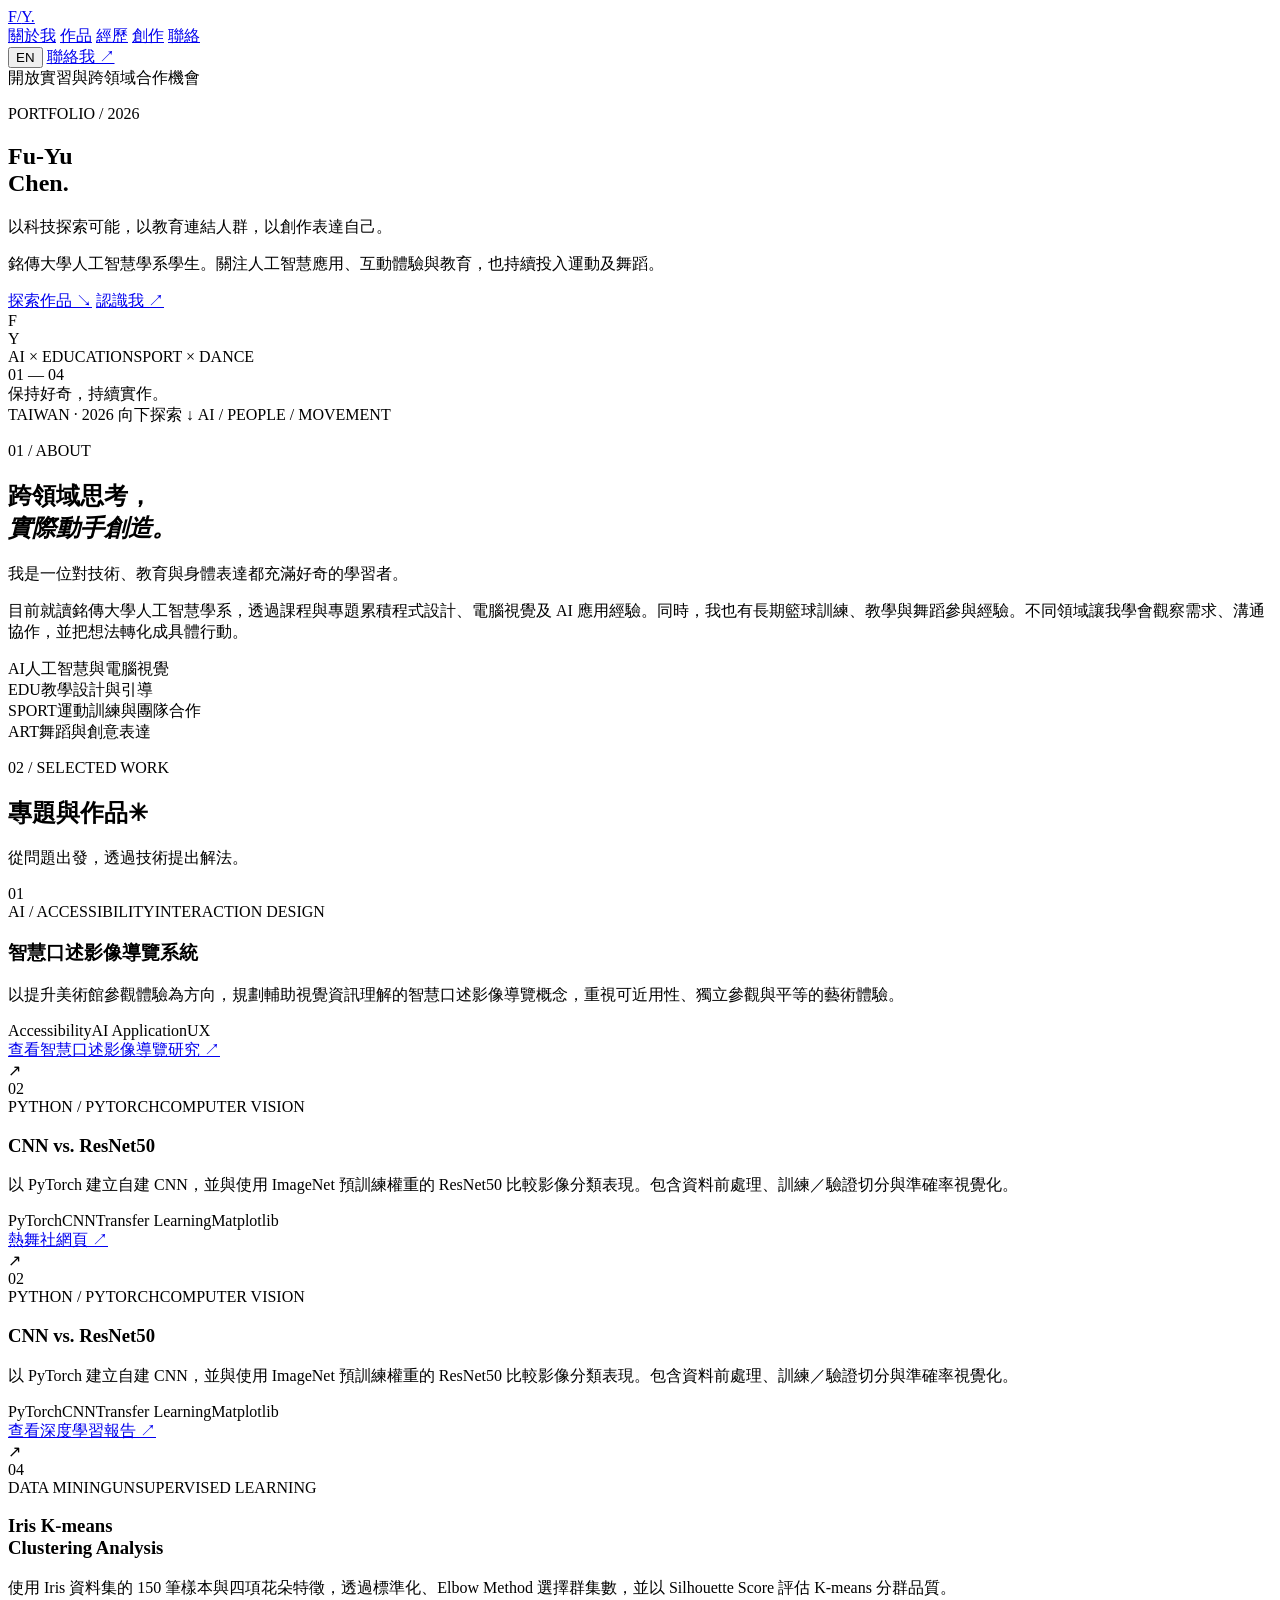
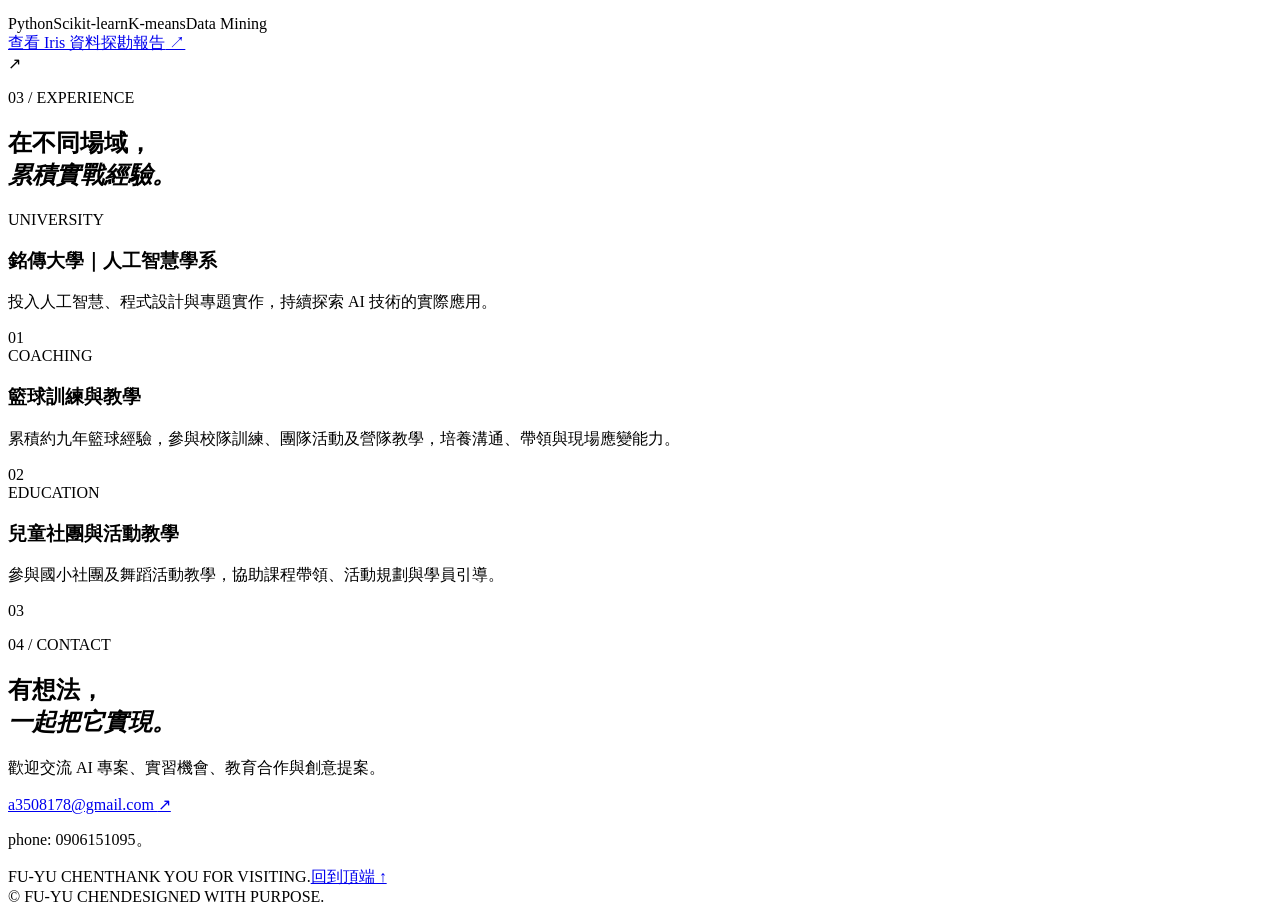
==== index.html @ 3817826a "Add files via upload" ====
<!doctype html>
<html lang="zh-Hant">
<head>
  <meta charset="utf-8">
  <meta name="viewport" content="width=device-width, initial-scale=1">
  <meta name="description" content="Fu-Yu Chen — AI, education, coaching and dance portfolio.">
  <meta name="theme-color" content="#f5f4f0">
  <title>Fu-Yu Chen — Portfolio</title>
  <link rel="preconnect" href="https://fonts.googleapis.com">
  <link rel="preconnect" href="https://fonts.gstatic.com" crossorigin>
  <link href="https://fonts.googleapis.com/css2?family=DM+Mono:wght@400;500&family=DM+Sans:wght@400;500;600;700&family=Noto+Sans+TC:wght@400;500;600;700;900&display=swap" rel="stylesheet">
  <link rel="stylesheet" href="style.css">
</head>
<body>
  <div class="site-shell">
    <header class="topbar">
      <a class="wordmark" href="#home" aria-label="Fu-Yu Chen home">F<span>/</span>Y.</a>
      <nav class="desktop-nav" aria-label="Main navigation">
        <a href="#about" data-i18n="navAbout">關於我</a>
        <a href="#work" data-i18n="navWork">作品</a>
        <a href="#experience" data-i18n="navExperience">經歷</a>
        <a href="#creative" data-i18n="navCreative">創作</a>
        <a href="#contact" data-i18n="navContact">聯絡</a>
      </nav>
      <div class="top-actions">
        <button class="lang-toggle" id="langToggle" type="button" aria-label="Switch language">EN</button>
        <a class="menu-contact" href="#contact" data-i18n="letsTalk">聯絡我 ↗</a>
      </div>
    </header>

    <main>
      <section class="hero section" id="home">
        <div class="hero-kicker"><span class="status-dot"></span><span data-i18n="availability">開放實習與跨領域合作機會</span></div>
        <div class="hero-grid">
          <div class="hero-copy">
            <p class="eyebrow">PORTFOLIO / 2026</p>
            <h1>Fu-Yu<br><span class="serif">Chen.</span></h1>
            <p class="hero-subtitle" data-i18n="heroSubtitle">以科技探索可能，以教育連結人群，以創作表達自己。</p>
            <p class="hero-intro" data-i18n="heroIntro">銘傳大學人工智慧學系學生。關注人工智慧應用、互動體驗與教育，也持續投入運動及舞蹈。</p>
            <div class="hero-buttons">
              <a class="button button-dark" href="#work" data-i18n="viewWork">探索作品 <span>↘</span></a>
              <a class="text-link" href="#about" data-i18n="moreAbout">認識我 <span>↗</span></a>
            </div>
          </div>
          <div class="hero-aside">
            <div class="portrait-card">
              <div class="portrait-mark">F<br>Y</div>
              <div class="portrait-caption"><span>AI × EDUCATION</span><span>SPORT × DANCE</span></div>
              <div class="portrait-index">01 — 04</div>
            </div>
            <div class="hero-note"><span class="note-line"></span><span data-i18n="heroNote">保持好奇，持續實作。</span></div>
          </div>
        </div>
        <div class="hero-bottom">
          <span>TAIWAN · 2026</span>
          <span data-i18n="scroll">向下探索 ↓</span>
          <span>AI / PEOPLE / MOVEMENT</span>
        </div>
      </section>

      <section class="section about-section" id="about">
        <div class="section-heading">
          <p class="eyebrow">01 / ABOUT</p>
          <h2 data-i18n="aboutTitle">跨領域思考，<br><em>實際動手創造。</em></h2>
        </div>
        <div class="about-content">
          <p class="lead" data-i18n="aboutLead">我是一位對技術、教育與身體表達都充滿好奇的學習者。</p>
          <p data-i18n="aboutBody">目前就讀銘傳大學人工智慧學系，透過課程與專題累積程式設計、電腦視覺及 AI 應用經驗。同時，我也有長期籃球訓練、教學與舞蹈參與經驗。不同領域讓我學會觀察需求、溝通協作，並把想法轉化成具體行動。</p>
          <div class="fact-grid">
            <div class="fact"><span class="fact-number">AI</span><span data-i18n="fact1">人工智慧與電腦視覺</span></div>
            <div class="fact"><span class="fact-number">EDU</span><span data-i18n="fact2">教學設計與引導</span></div>
            <div class="fact"><span class="fact-number">SPORT</span><span data-i18n="fact3">運動訓練與團隊合作</span></div>
            <div class="fact"><span class="fact-number">ART</span><span data-i18n="fact4">舞蹈與創意表達</span></div>
          </div>
        </div>
      </section>


      
      <section class="section work-section" id="work">
        <div class="section-heading section-heading-row">
          <div><p class="eyebrow">02 / SELECTED WORK</p><h2 data-i18n="workTitle">專題與作品<span class="asterisk">✳</span></h2></div>
          <p class="section-side-note" data-i18n="workNote">從問題出發，透過技術提出解法。</p>
        </div>
        <div class="project-list">

          </article>
          <article class="project-card">
            <div class="project-number">01</div>
            <div class="project-main">
              <div class="project-meta"><span>AI / ACCESSIBILITY</span><span>INTERACTION DESIGN</span></div>
              <h3 data-i18n="project3Title">智慧口述影像導覽系統</h3>
              <p data-i18n="project3Desc">以提升美術館參觀體驗為方向，規劃輔助視覺資訊理解的智慧口述影像導覽概念，重視可近用性、獨立參觀與平等的藝術體驗。</p>
              <div class="tags"><span>Accessibility</span><span>AI Application</span><span>UX</span></div>
              <a class="report-link" href="https://drive.google.com/file/d/1owogIFF0N6JEj4trl16z3HAd5pGzZHtt/view?usp=sharing" target="_blank" rel="noopener noreferrer"><span data-i18n="accessibilityReport">查看智慧口述影像導覽研究</span> ↗</a>
            </div>
            <div class="project-arrow">↗</div>
          </article>
      
          <article class="project-card">
            <div class="project-number">02</div>
            <div class="project-main">
              <div class="project-meta"><span>PYTHON / PYTORCH</span><span>COMPUTER VISION</span></div>
              <h3>CNN vs. ResNet50</h3>
              <p data-i18n="project1Desc">以 PyTorch 建立自建 CNN，並與使用 ImageNet 預訓練權重的 ResNet50 比較影像分類表現。包含資料前處理、訓練／驗證切分與準確率視覺化。</p>
              <div class="tags"><span>PyTorch</span><span>CNN</span><span>Transfer Learning</span><span>Matplotlib</span></div>
              <a class="report-link" href="https://twinkle99cc.github.io/MCUDC/?utm_source=ig&utm_medium=social&utm_content=link_in_bio&fbclid=PAZXh0bgNhZW0CMTEAcGRvZgJzcnRjBmFwcF9pZA85MzY2MTk3NDMzOTI0NTkAAadogkUdbBpGd-5yOwH2xOrEHsYpqLoaXISPwpIhPon5qRFV-kdxGDpQDzZ0rg_aem_JO9M27bFHENqoSECc0vAaA" target="_blank" rel="noopener noreferrer"><span data-i18n="deepLearningReport">熱舞社網頁</span> ↗</a>
            </div>
            <div class="project-arrow">↗</div>
          </article>          




          <article class="project-card">
            <div class="project-number">02</div>
            <div class="project-main">
              <div class="project-meta"><span>PYTHON / PYTORCH</span><span>COMPUTER VISION</span></div>
              <h3>CNN vs. ResNet50</h3>
              <p data-i18n="project1Desc">以 PyTorch 建立自建 CNN，並與使用 ImageNet 預訓練權重的 ResNet50 比較影像分類表現。包含資料前處理、訓練／驗證切分與準確率視覺化。</p>
              <div class="tags"><span>PyTorch</span><span>CNN</span><span>Transfer Learning</span><span>Matplotlib</span></div>
              <a class="report-link" href="https://drive.google.com/file/d/1TzwG0DX4bXri3fdtd9hbQ4-0wnEvH0wg/view?usp=sharing" target="_blank" rel="noopener noreferrer"><span data-i18n="deepLearningReport">查看深度學習報告</span> ↗</a>
            </div>
            <div class="project-arrow">↗</div>
          </article>


          <article class="project-card">
            <div class="project-number">04</div>
            <div class="project-main">
              <div class="project-meta"><span>DATA MINING</span><span>UNSUPERVISED LEARNING</span></div>
              <h3>Iris K-means<br>Clustering Analysis</h3>
              <p data-i18n="irisDesc">使用 Iris 資料集的 150 筆樣本與四項花朵特徵，透過標準化、Elbow Method 選擇群集數，並以 Silhouette Score 評估 K-means 分群品質。</p>
              <div class="tags"><span>Python</span><span>Scikit-learn</span><span>K-means</span><span>Data Mining</span></div>
              <a class="report-link" href="https://drive.google.com/file/d/1J2PDPTKGtiqrUrLHd0yNSXY_aaQEPZps/view?usp=sharing" target="_blank" rel="noopener noreferrer"><span data-i18n="irisReport">查看 Iris 資料探勘報告</span> ↗</a>
            </div>
            <div class="project-arrow">↗</div>
          </article>
        </div>
      </section>

      <section class="section experience-section" id="experience">
        <div class="section-heading">
          <p class="eyebrow">03 / EXPERIENCE</p>
          <h2 data-i18n="experienceTitle">在不同場域，<br><em>累積實戰經驗。</em></h2>
        </div>
        <div class="timeline">
          <article class="timeline-item">
            <div class="timeline-date">UNIVERSITY</div>
            <div><h3 data-i18n="exp1Title">銘傳大學｜人工智慧學系</h3><p data-i18n="exp1Desc">投入人工智慧、程式設計與專題實作，持續探索 AI 技術的實際應用。</p></div>
            <span class="timeline-index">01</span>
          </article>
          <article class="timeline-item">
            <div class="timeline-date">COACHING</div>
            <div><h3 data-i18n="exp2Title">籃球訓練與教學</h3><p data-i18n="exp2Desc">累積約九年籃球經驗，參與校隊訓練、團隊活動及營隊教學，培養溝通、帶領與現場應變能力。</p></div>
            <span class="timeline-index">02</span>
          </article>
          <article class="timeline-item">
            <div class="timeline-date">EDUCATION</div>
            <div><h3 data-i18n="exp3Title">兒童社團與活動教學</h3><p data-i18n="exp3Desc">參與國小社團及舞蹈活動教學，協助課程帶領、活動規劃與學員引導。</p></div>
            <span class="timeline-index">03</span>
          </article>
        </div>
      </section>


      <section class="section contact-section" id="contact">
        <p class="eyebrow">04 / CONTACT</p>
        <h2 data-i18n="contactTitle">有想法，<br><em>一起把它實現。</em></h2>
        <p class="contact-copy" data-i18n="contactCopy">歡迎交流 AI 專案、實習機會、教育合作與創意提案。</p>
        <a class="contact-email" href="mailto:a3508178@gmail.com">a3508178@gmail.com <span>↗</span></a>
        <p class="edit-hint" data-i18n="emailHint">phone: 0906151095。</p>
        <div class="contact-bottom"><span>FU-YU CHEN</span><span>THANK YOU FOR VISITING.</span><a href="#home" data-i18n="backTop">回到頂端 ↑</a></div>
      </section>
    </main>
    <footer><span>© <span id="year"></span> FU-YU CHEN</span><span>DESIGNED WITH PURPOSE.</span></footer>
  </div>
  <script src="script.js"></script>
</body>
</html>
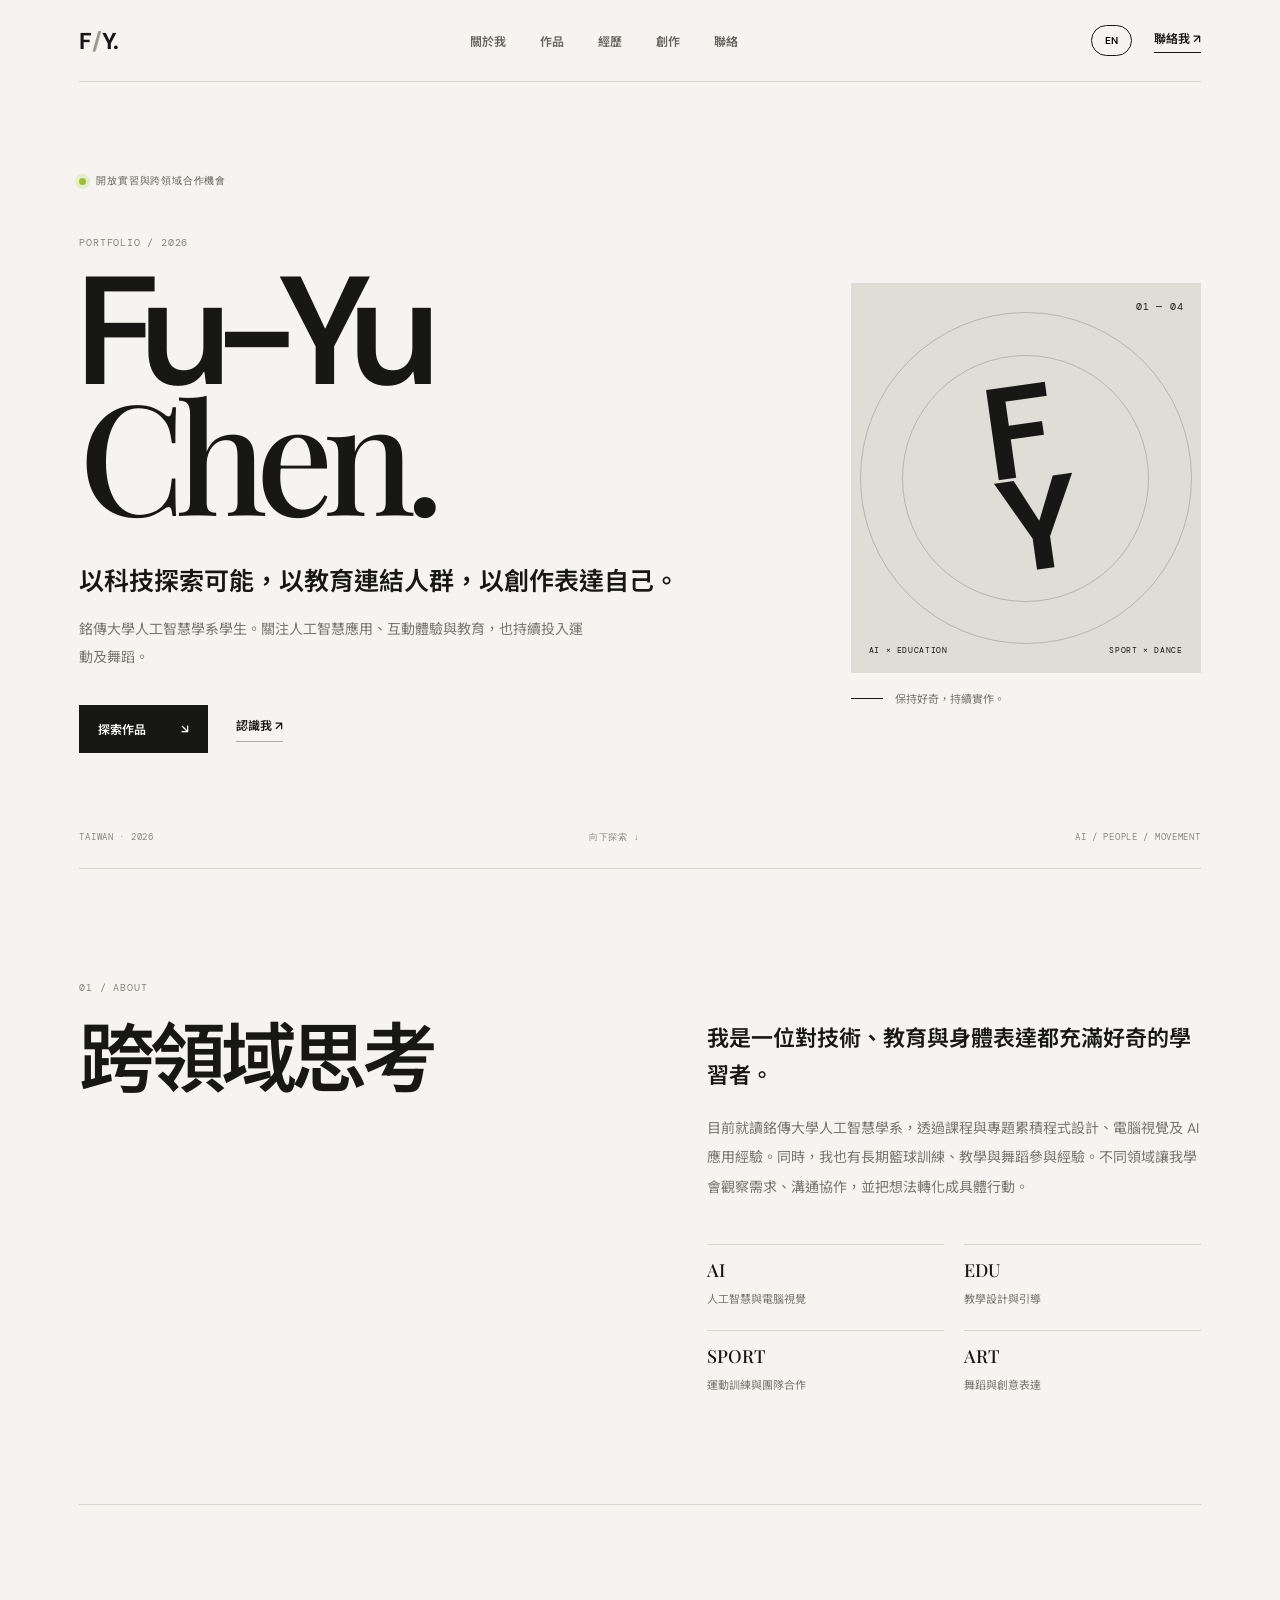
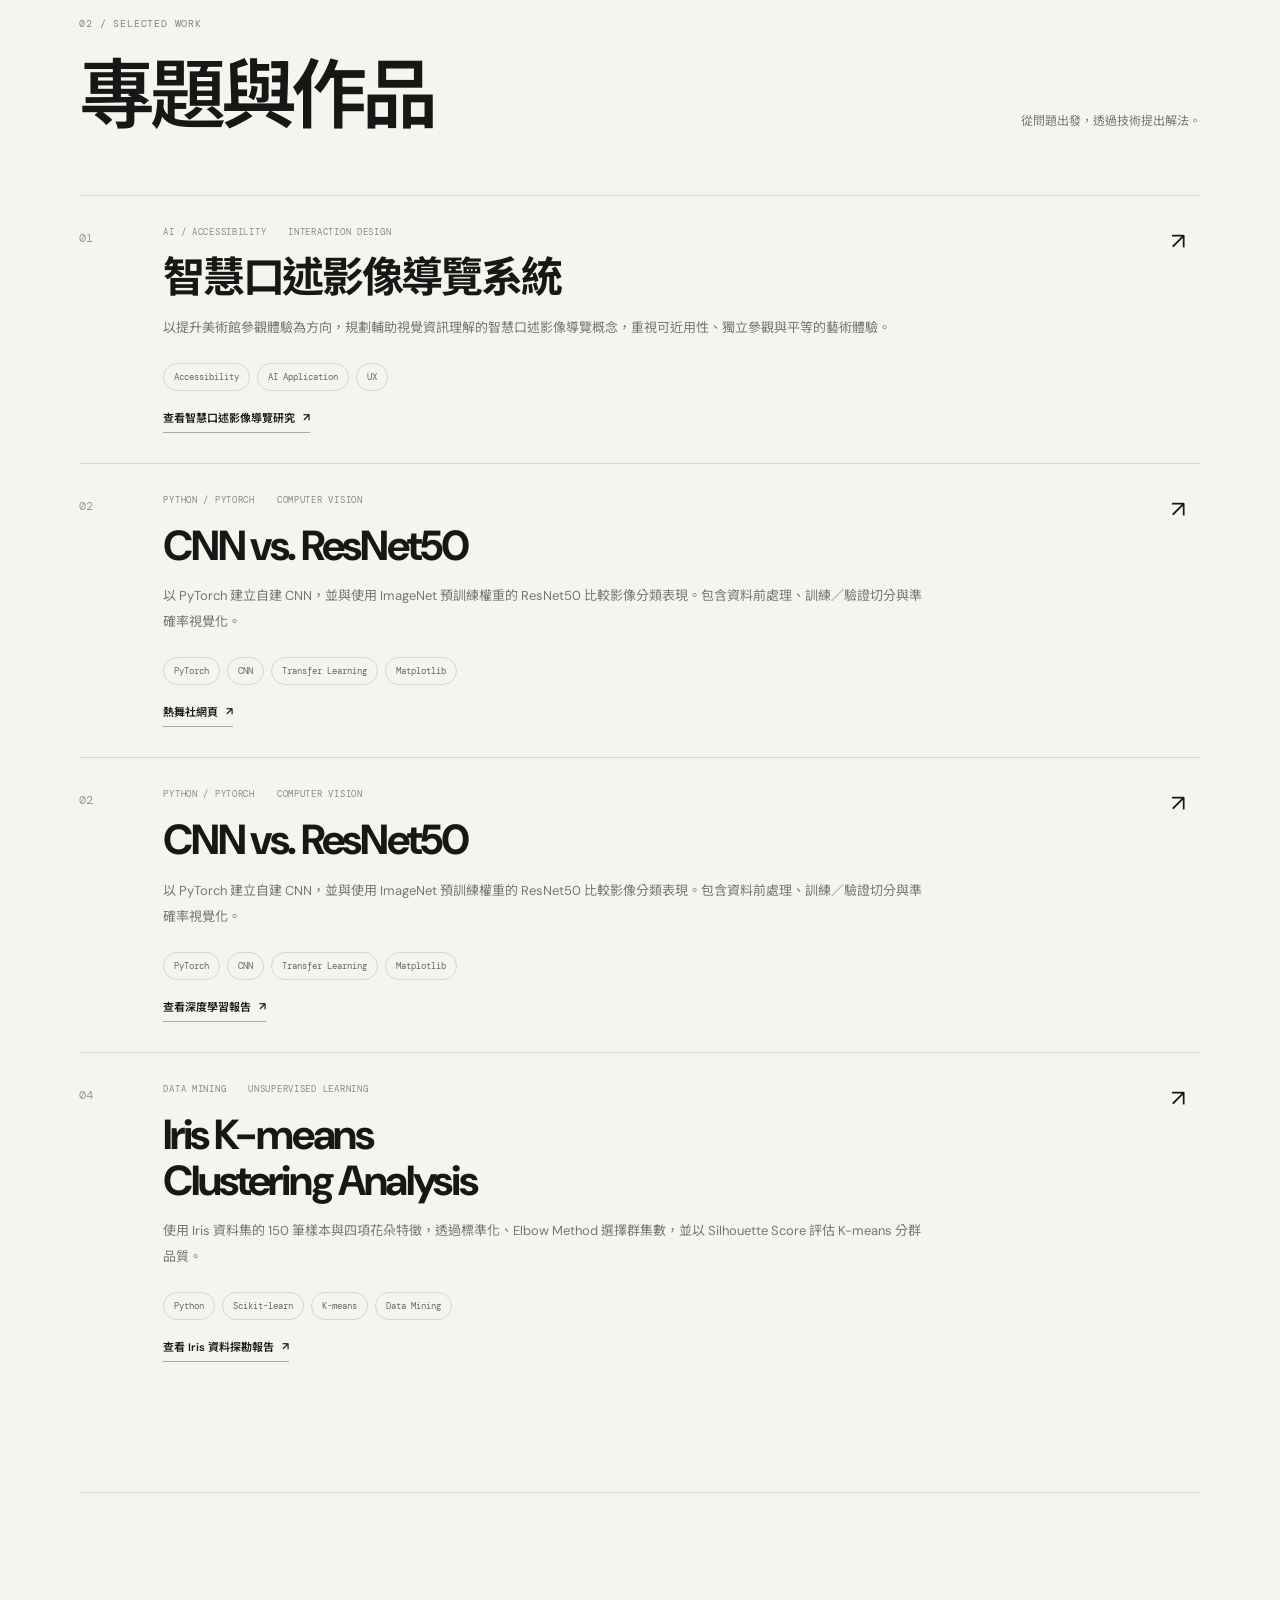
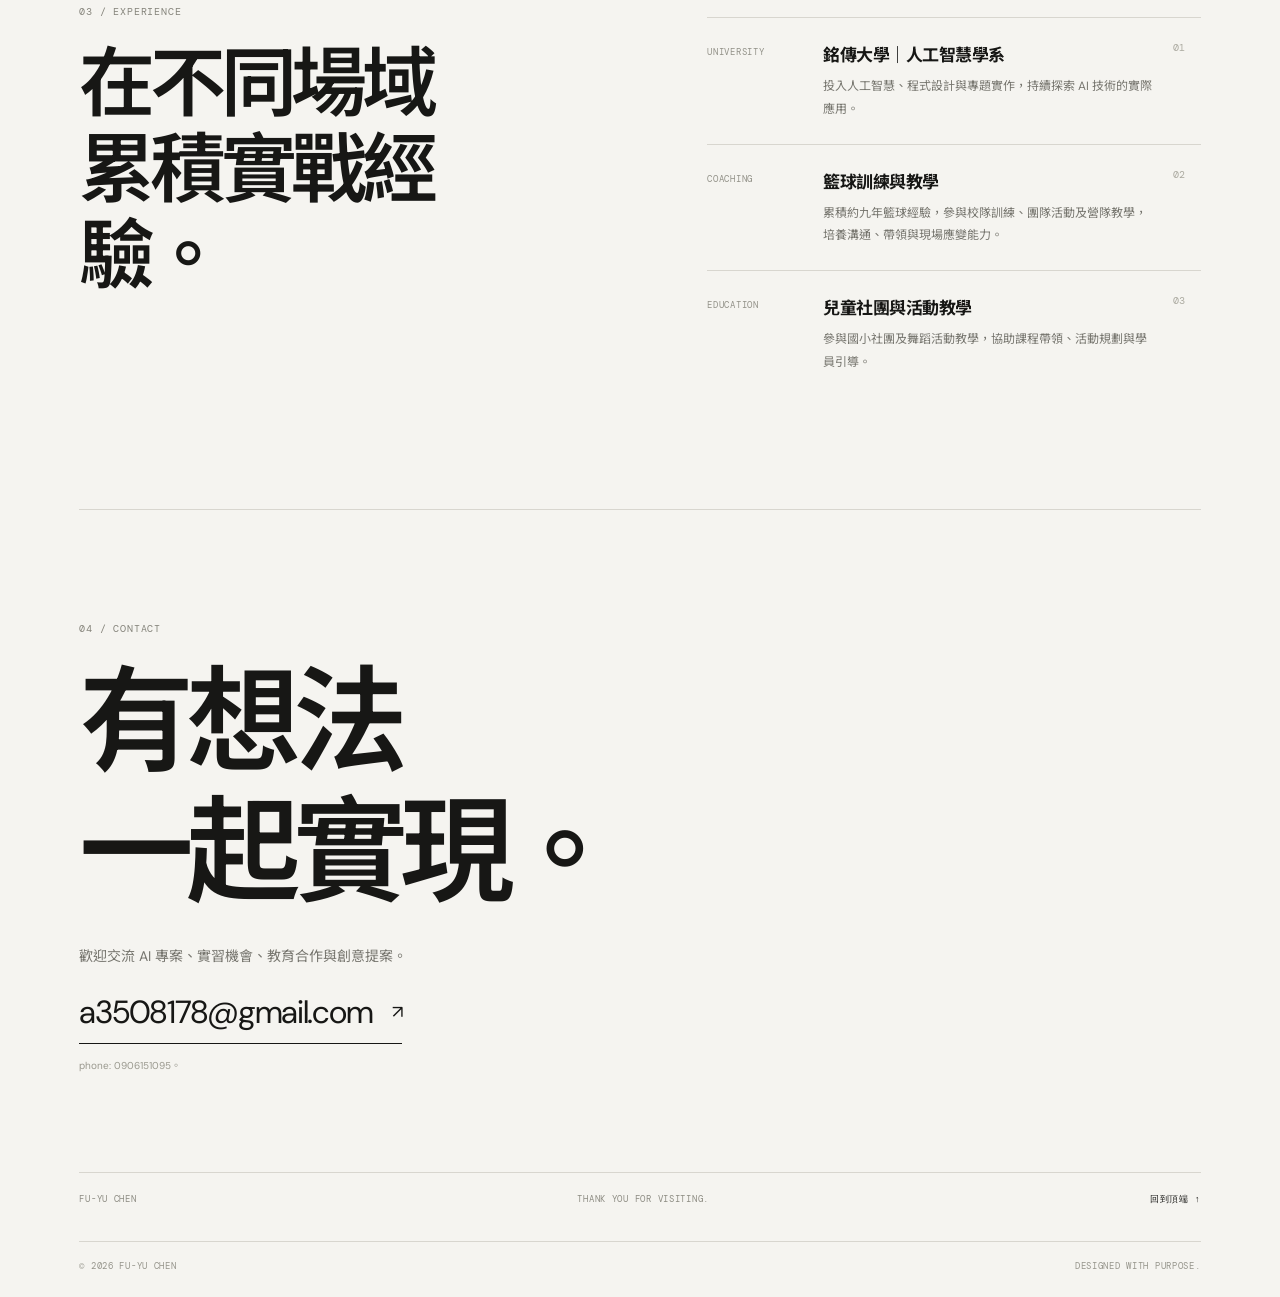
==== commit c7eba4fe: "Update index.html" ====
--- a/index.html
+++ b/index.html
@@ -61,7 +61,7 @@
       <section class="section about-section" id="about">
         <div class="section-heading">
           <p class="eyebrow">01 / ABOUT</p>
-          <h2 data-i18n="aboutTitle">跨領域思考，<br><em>實際動手創造。</em></h2>
+          <h2 data-i18n="aboutTitle">跨領域思考<br></h2>
         </div>
         <div class="about-content">
           <p class="lead" data-i18n="aboutLead">我是一位對技術、教育與身體表達都充滿好奇的學習者。</p>
@@ -79,7 +79,7 @@
       
       <section class="section work-section" id="work">
         <div class="section-heading section-heading-row">
-          <div><p class="eyebrow">02 / SELECTED WORK</p><h2 data-i18n="workTitle">專題與作品<span class="asterisk">✳</span></h2></div>
+          <div><p class="eyebrow">02 / SELECTED WORK</p><h2 data-i18n="workTitle">專題與作品<span class="asterisk"></span></h2></div>
           <p class="section-side-note" data-i18n="workNote">從問題出發，透過技術提出解法。</p>
         </div>
         <div class="project-list">
@@ -142,7 +142,7 @@
       <section class="section experience-section" id="experience">
         <div class="section-heading">
           <p class="eyebrow">03 / EXPERIENCE</p>
-          <h2 data-i18n="experienceTitle">在不同場域，<br><em>累積實戰經驗。</em></h2>
+          <h2 data-i18n="experienceTitle">在不同場域<br>累積實戰經驗。</h2>
         </div>
         <div class="timeline">
           <article class="timeline-item">
@@ -166,7 +166,7 @@
 
       <section class="section contact-section" id="contact">
         <p class="eyebrow">04 / CONTACT</p>
-        <h2 data-i18n="contactTitle">有想法，<br><em>一起把它實現。</em></h2>
+        <h2 data-i18n="experienceTitle">有想法<br>一起實現。</h2>
         <p class="contact-copy" data-i18n="contactCopy">歡迎交流 AI 專案、實習機會、教育合作與創意提案。</p>
         <a class="contact-email" href="mailto:a3508178@gmail.com">a3508178@gmail.com <span>↗</span></a>
         <p class="edit-hint" data-i18n="emailHint">phone: 0906151095。</p>
--- a/style.css
+++ b/style.css
@@ -0,0 +1,9 @@
+@import url('https://fonts.googleapis.com/css2?family=Playfair+Display:ital,wght@0,500;0,600;1,500;1,600&display=swap');
+:root{--paper:#f5f4f0;--ink:#171715;--muted:#77766f;--line:#d8d6cf;--accent:#d9ff52;--serif:'Playfair Display',Georgia,serif;--sans:'DM Sans','Noto Sans TC',sans-serif}
+*{box-sizing:border-box}html{scroll-behavior:smooth;scroll-padding-top:90px}body{margin:0;background:var(--paper);color:var(--ink);font-family:var(--sans);-webkit-font-smoothing:antialiased}.site-shell{max-width:1600px;margin:auto;padding:0 6.2vw}.topbar{height:82px;display:flex;align-items:center;justify-content:space-between;border-bottom:1px solid var(--line);position:sticky;top:0;background:rgba(245,244,240,.94);backdrop-filter:blur(12px);z-index:10}.wordmark{font-size:23px;font-weight:700;letter-spacing:-2px;text-decoration:none;color:var(--ink)}.wordmark span{color:#9a9a8f;padding:0 2px}.desktop-nav{display:flex;gap:34px}.desktop-nav a,.menu-contact,.text-link{font-size:12px;text-decoration:none;color:var(--ink);font-weight:600}.desktop-nav a{color:#64635e}.desktop-nav a:hover,.text-link:hover{color:#858b35}.top-actions{display:flex;align-items:center;gap:22px}.lang-toggle{border:1px solid var(--ink);background:transparent;border-radius:30px;padding:8px 13px;font:600 10px var(--sans);cursor:pointer}.menu-contact{border-bottom:1px solid var(--ink);padding-bottom:5px}.section{padding:112px 0;border-bottom:1px solid var(--line)}.hero{padding-top:92px;padding-bottom:24px;min-height:690px}.hero-kicker,.eyebrow,.project-meta,.hero-bottom,.portrait-caption,.portrait-index,.timeline-date,.timeline-index,.contact-bottom,footer{font-family:'DM Mono',monospace;font-size:10px;letter-spacing:.08em}.hero-kicker{display:flex;align-items:center;gap:10px;color:#5f5f57}.status-dot{width:7px;height:7px;border-radius:50%;background:#a4bd37;box-shadow:0 0 0 4px #e6edcb}.hero-grid{display:grid;grid-template-columns:1.2fr .8fr;gap:8%;align-items:center;padding:48px 0 58px}.eyebrow{color:#85847b;margin:0 0 24px}.hero h1{font-size:clamp(76px,12vw,166px);line-height:.78;letter-spacing:-.095em;margin:0;font-weight:600}.serif,.section-heading h2 em,.contact-section h2 em{font-family:var(--serif);font-weight:500;letter-spacing:-.07em}.hero-subtitle{font-size:clamp(18px,2vw,25px);font-weight:600;line-height:1.55;margin:38px 0 12px;max-width:600px}.hero-intro{color:var(--muted);font-size:14px;line-height:2;max-width:510px}.hero-buttons{display:flex;align-items:center;gap:28px;margin-top:34px}.button{display:inline-flex;align-items:center;gap:35px;padding:15px 19px;text-decoration:none;font-size:12px;font-weight:600}.button-dark{background:var(--ink);color:white}.button-dark:hover{background:#45453e}.text-link{border-bottom:1px solid #aaa;padding-bottom:7px}.hero-aside{max-width:350px;margin-left:auto;width:100%}.portrait-card{height:390px;background:#deddd6;position:relative;overflow:hidden;display:flex;align-items:center;justify-content:center}.portrait-card:before,.portrait-card:after{content:"";position:absolute;border:1px solid rgba(23,23,21,.2);border-radius:50%;width:330px;height:330px}.portrait-card:after{width:245px;height:245px}.portrait-mark{font-size:130px;line-height:.72;letter-spacing:-.12em;font-weight:700;z-index:1;transform:rotate(-8deg)}.portrait-caption{position:absolute;bottom:18px;left:18px;right:18px;display:flex;justify-content:space-between;font-size:8px}.portrait-index{position:absolute;right:17px;top:17px}.hero-note{display:flex;align-items:center;gap:12px;margin-top:17px;color:var(--muted);font-size:11px}.note-line{height:1px;width:32px;background:var(--ink)}.hero-bottom{display:flex;justify-content:space-between;color:#89887f;padding:20px 0 0;font-size:9px}.about-section{display:grid;grid-template-columns:1fr 1fr;gap:12%}.section-heading h2,.contact-section h2{font-size:clamp(40px,6vw,76px);letter-spacing:-.07em;line-height:1.13;margin:0;font-weight:600}.section-heading h2 em,.contact-section h2 em{font-weight:500}.about-content{padding-top:40px}.lead{font-size:22px;line-height:1.65;font-weight:600;margin:0 0 20px}.about-content>p:not(.lead){font-size:14px;color:var(--muted);line-height:2.1;margin:0}.fact-grid{display:grid;grid-template-columns:1fr 1fr;gap:24px 20px;margin-top:42px}.fact{border-top:1px solid var(--line);padding-top:13px;display:flex;flex-direction:column;gap:8px}.fact-number{font:500 18px var(--serif)}.fact span:last-child{font-size:11px;color:var(--muted)}.work-section{padding-bottom:100px}.section-heading-row{display:flex;justify-content:space-between;align-items:end;margin-bottom:55px}.asterisk{font-size:20px;vertical-align:top;margin-left:12px;color:#92977a}.section-side-note{max-width:220px;color:var(--muted);font-size:12px;line-height:1.9;margin:0 0 7px}.project-card{display:grid;grid-template-columns:60px 1fr 30px;gap:24px;padding:30px 0;border-top:1px solid var(--line);align-items:start}.project-number{font:12px 'DM Mono',monospace;color:#9b9a91;padding-top:4px}.project-meta{display:flex;gap:22px;color:#8b8a81;font-size:9px}.project-main h3{font-size:clamp(25px,3.5vw,42px);letter-spacing:-.055em;line-height:1.1;margin:17px 0 14px}.project-main>p:not(.project-footnote){max-width:760px;color:var(--muted);font-size:13px;line-height:2}.tags{display:flex;flex-wrap:wrap;gap:7px;margin-top:22px}.tags span{font:9px 'DM Mono',monospace;border:1px solid var(--line);border-radius:30px;padding:7px 10px;color:#68675f}.project-footnote{font-size:10px;color:#9b9a91;margin-top:22px}.project-arrow{font-size:23px}.experience-section{display:grid;grid-template-columns:1fr 1fr;gap:12%}.timeline{padding-top:12px}.timeline-item{display:grid;grid-template-columns:100px 1fr 28px;gap:16px;border-top:1px solid var(--line);padding:23px 0}.timeline-date{font-size:9px;color:#929188;padding-top:5px}.timeline-item h3{font-size:17px;margin:0 0 9px;letter-spacing:-.03em}.timeline-item p{font-size:12px;line-height:1.9;color:var(--muted);margin:0}.timeline-index{color:#aaa99f}.creative-panel{background:#20201e;color:#f5f4f0;min-height:390px;display:grid;grid-template-columns:1fr .8fr;position:relative;overflow:hidden;padding:55px 6%}.creative-panel:after{content:"";position:absolute;width:450px;height:450px;border:1px solid #45453f;border-radius:50%;right:12%;top:-90px;box-shadow:0 0 0 45px #20201e,0 0 0 46px #45453f,0 0 0 95px #20201e,0 0 0 96px #45453f}.creative-big{font-size:clamp(48px,8vw,105px);line-height:.83;letter-spacing:-.09em;font-weight:700;z-index:1;align-self:center}.creative-details{z-index:1;max-width:320px;align-self:center}.creative-details .eyebrow{color:#a8a89d}.creative-details h3{font:500 23px var(--serif);margin:0 0 16px}.creative-details>p:not(.eyebrow){font-size:12px;line-height:2;color:#b6b5ac}.creative-stamp{font:10px 'DM Mono',monospace;letter-spacing:.1em;border:1px solid #77776d;width:75px;height:75px;border-radius:50%;display:flex;align-items:center;justify-content:center;flex-direction:column;transform:rotate(12deg);margin-top:25px}.creative-stamp span{color:var(--accent);font-size:15px}.contact-section{padding-bottom:35px}.contact-section h2{font-size:clamp(55px,9vw,115px);margin:0 0 26px}.contact-copy{font-size:14px;color:var(--muted);margin:0 0 26px}.contact-email{display:inline-flex;align-items:center;gap:20px;font-size:clamp(18px,3vw,32px);letter-spacing:-.04em;text-decoration:none;color:var(--ink);border-bottom:1px solid var(--ink);padding-bottom:10px}.contact-email span{font-size:18px}.edit-hint{font-size:10px;color:#99988e;margin-top:13px}.contact-bottom{display:flex;justify-content:space-between;border-top:1px solid var(--line);margin-top:100px;padding-top:20px;color:#8d8c83;font-size:9px}.contact-bottom a{color:var(--ink);text-decoration:none}footer{display:flex;justify-content:space-between;padding:18px 0 25px;color:#96958c;font-size:9px}
+@media(max-width:800px){.site-shell{padding:0 6vw}.desktop-nav{gap:15px}.desktop-nav a{font-size:10px}.hero-grid{grid-template-columns:1fr .65fr;gap:4%}.portrait-card{height:300px}.portrait-mark{font-size:95px}.about-section,.experience-section{grid-template-columns:1fr;gap:40px}.about-content{padding-top:0}.section{padding:85px 0}.creative-panel{padding:40px 5%;min-height:350px}.creative-panel:after{right:-20%;opacity:.7}.creative-big{font-size:70px}}
+@media(max-width:560px){.topbar{height:68px}.desktop-nav{display:none}.top-actions{gap:15px}.hero{padding-top:65px;min-height:0}.hero-grid{grid-template-columns:1fr;padding:38px 0 42px}.hero h1{font-size:clamp(78px,21vw,120px)}.hero-aside{max-width:none;margin:30px 0 0}.portrait-card{height:230px}.portrait-card:before{width:230px;height:230px}.portrait-card:after{width:170px;height:170px}.portrait-mark{font-size:80px}.hero-bottom span:last-child{display:none}.section-heading-row{display:block}.section-side-note{margin-top:22px}.project-card{grid-template-columns:28px 1fr 18px;gap:10px}.project-meta{flex-direction:column;gap:5px}.project-main h3{font-size:29px}.timeline-item{grid-template-columns:70px 1fr 20px;gap:9px}.timeline-item h3{font-size:15px}.creative-panel{grid-template-columns:1fr;gap:38px;padding:38px 7%}.creative-big{font-size:clamp(62px,17vw,90px)}.creative-details{max-width:100%}.creative-panel:after{right:-45%;top:-15%}.contact-bottom{gap:15px;flex-wrap:wrap;margin-top:70px}.contact-bottom span:nth-child(2){display:none}footer{font-size:8px}.fact-grid{gap:18px 12px}}
+
+.creative-link{display:inline-flex;align-items:center;gap:22px;margin-top:22px;padding-bottom:8px;border-bottom:1px solid #aaa99f;color:#f5f4f0;text-decoration:none;font-size:12px;font-weight:600}.creative-link:hover{color:var(--accent)}.creative-link span:last-child{font-size:17px}
+
+.report-link{display:inline-flex;align-items:center;gap:8px;margin-top:18px;padding-bottom:7px;border-bottom:1px solid #aaa99f;color:var(--ink);text-decoration:none;font-size:11px;font-weight:600}.report-link:hover{color:#858b35;border-color:#858b35}
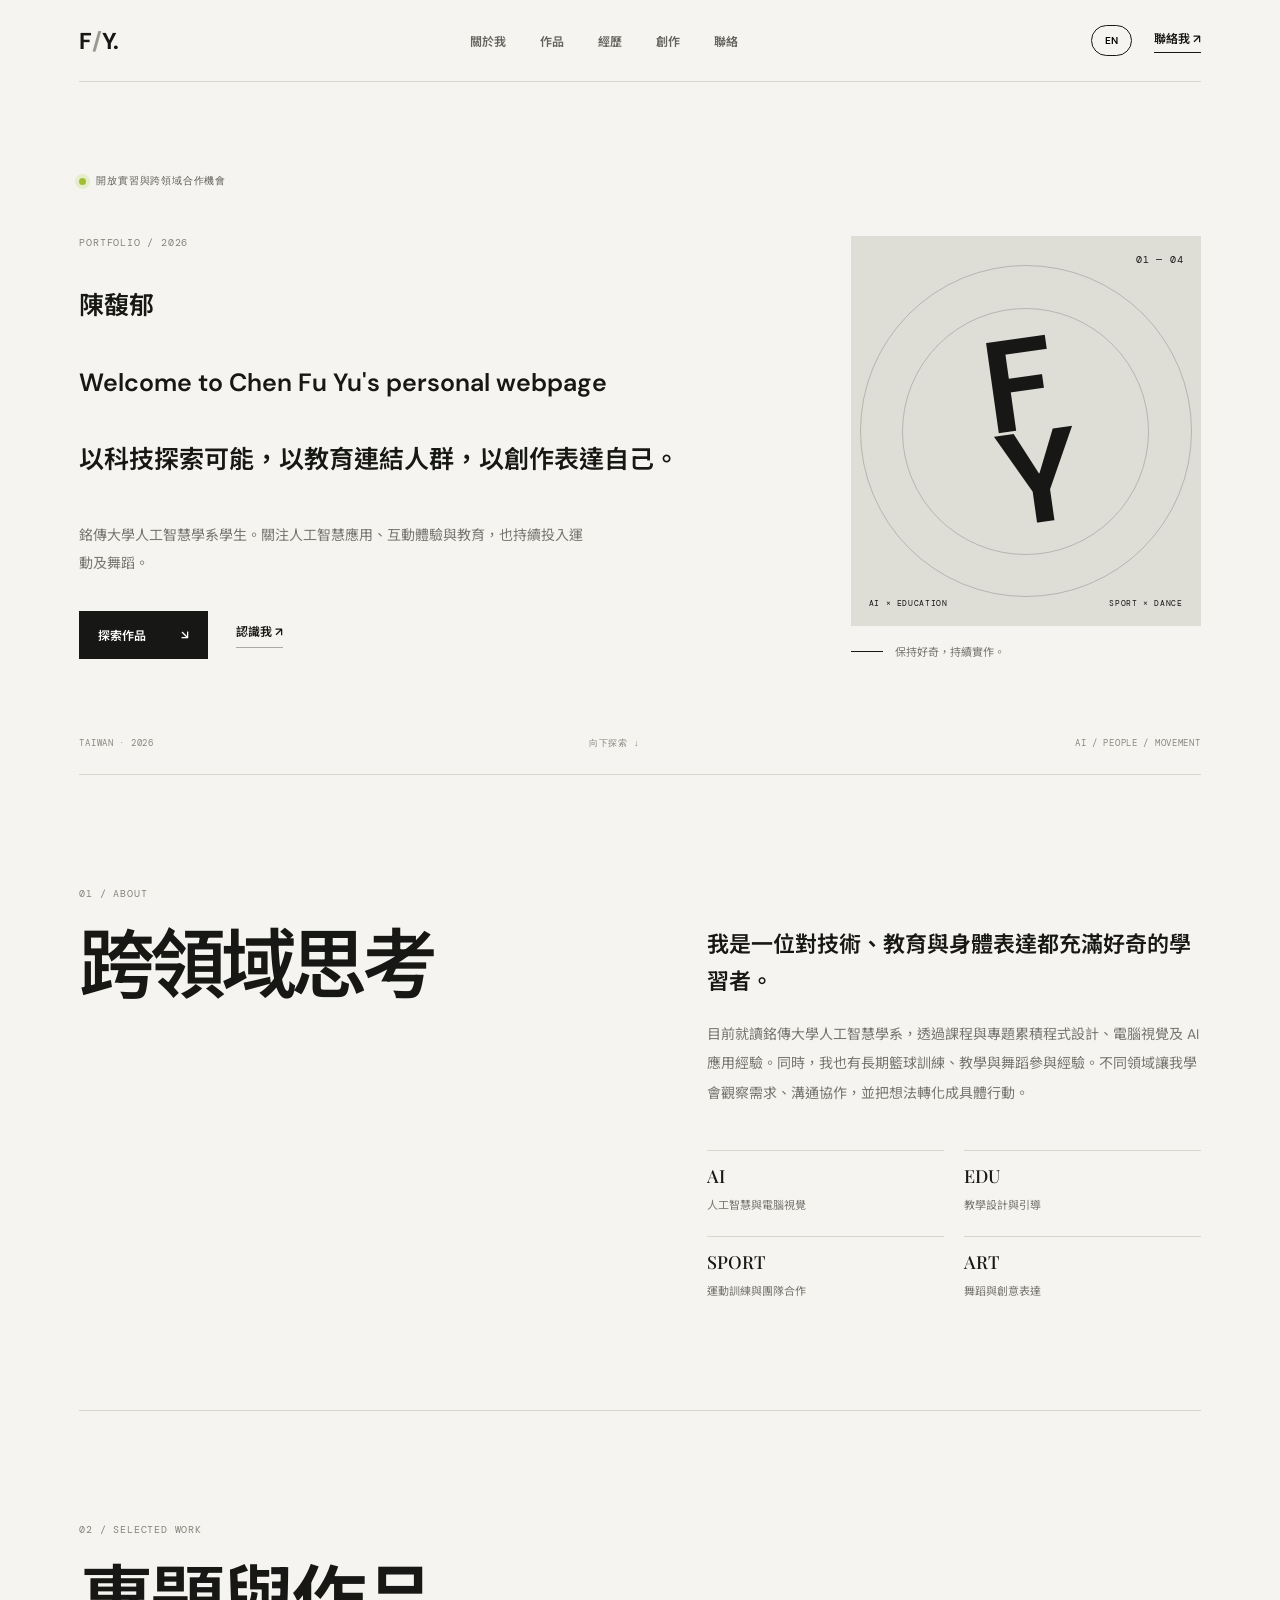
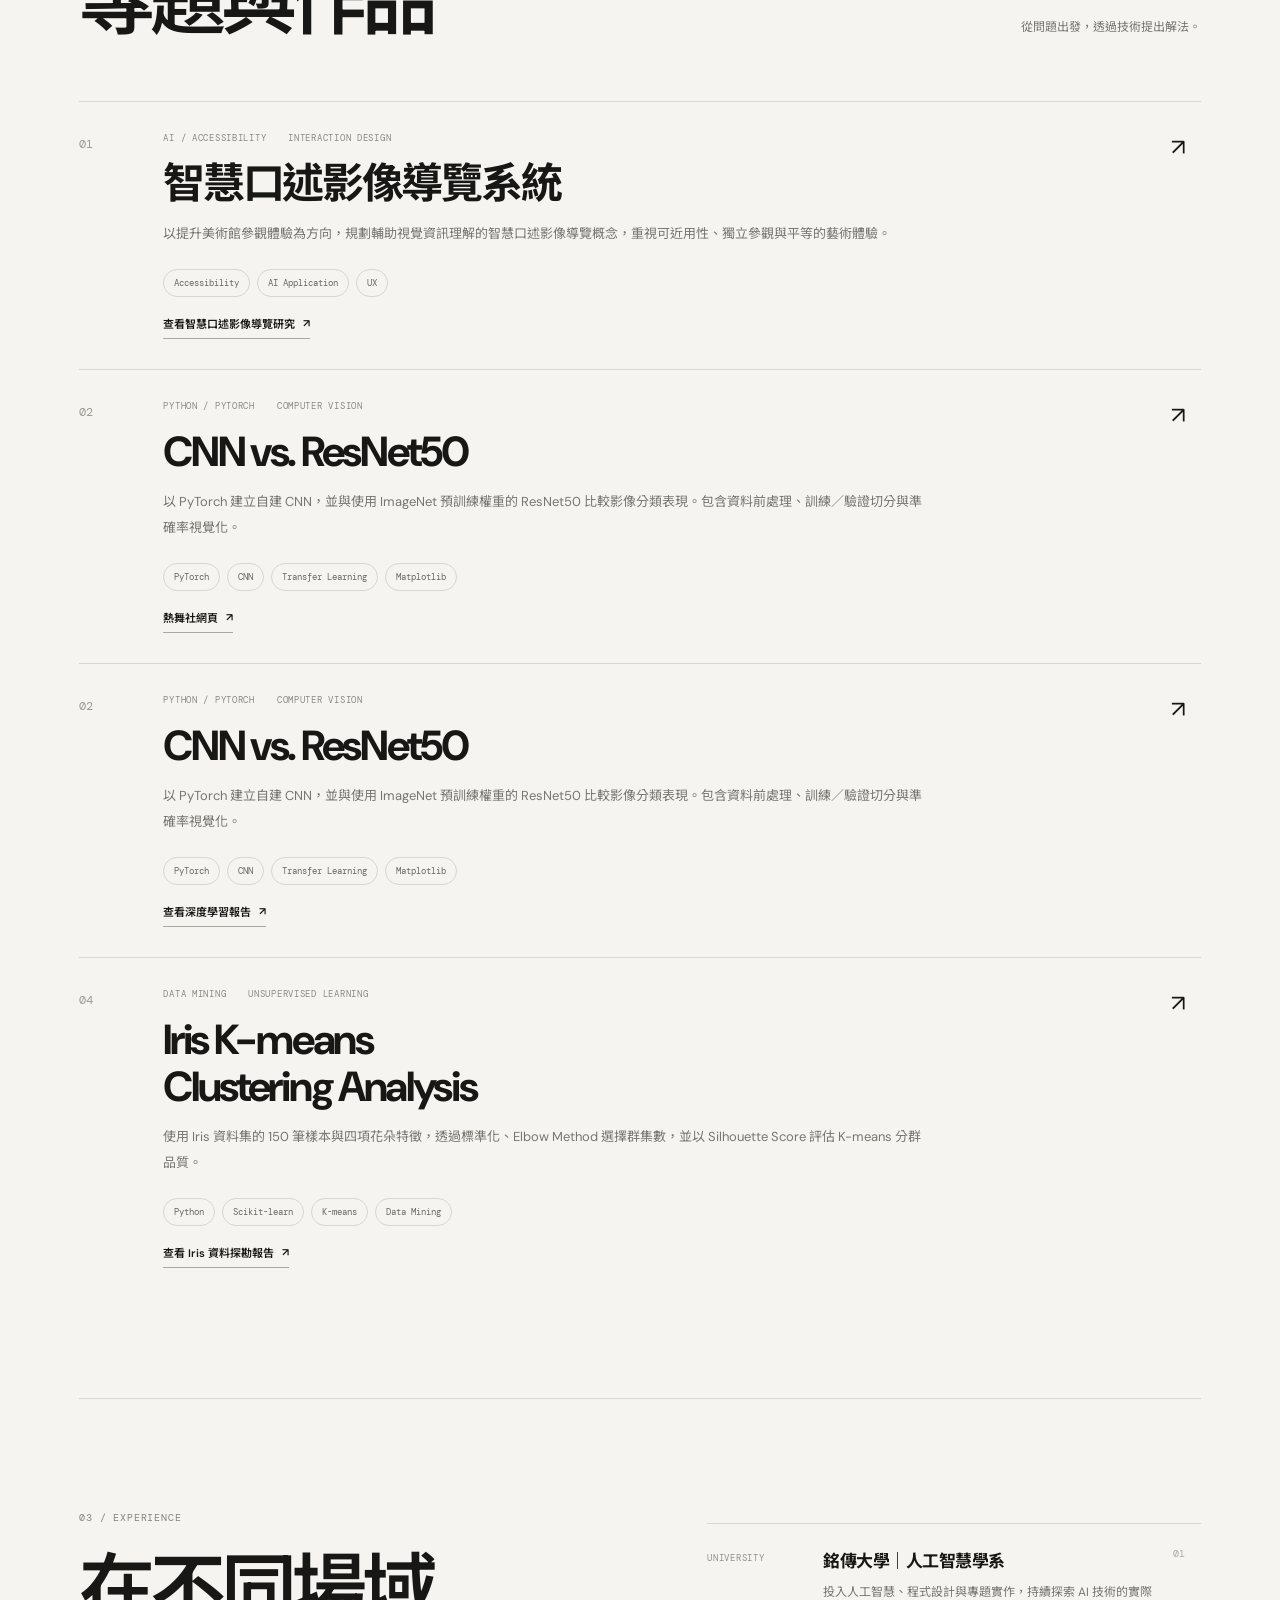
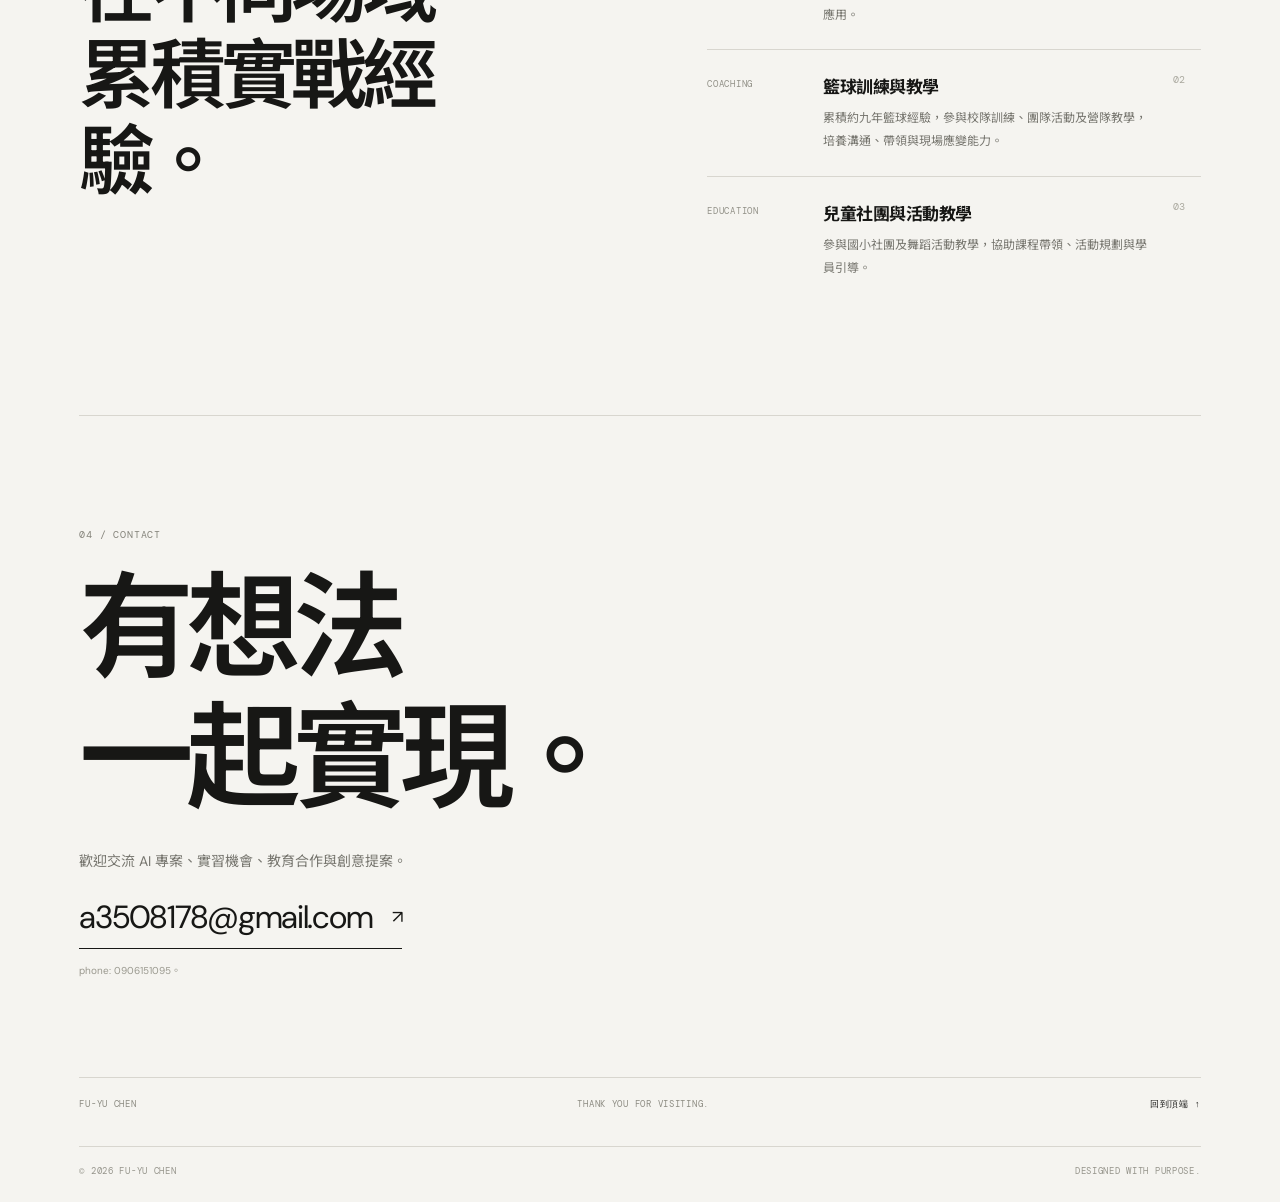
==== commit e65f4197: "Update index.html" ====
--- a/index.html
+++ b/index.html
@@ -3,9 +3,9 @@
 <head>
   <meta charset="utf-8">
   <meta name="viewport" content="width=device-width, initial-scale=1">
-  <meta name="description" content="Fu-Yu Chen — AI, education, coaching and dance portfolio.">
+  <meta name="description" content="Fu-Yu Chen  — AI, education, coaching and dance portfolio.">
   <meta name="theme-color" content="#f5f4f0">
-  <title>Fu-Yu Chen — Portfolio</title>
+  <title>Fu-Yu Chen <br> 陳馥郁 — Portfolio</title>
   <link rel="preconnect" href="https://fonts.googleapis.com">
   <link rel="preconnect" href="https://fonts.gstatic.com" crossorigin>
   <link href="https://fonts.googleapis.com/css2?family=DM+Mono:wght@400;500&family=DM+Sans:wght@400;500;600;700&family=Noto+Sans+TC:wght@400;500;600;700;900&display=swap" rel="stylesheet">
@@ -34,9 +34,11 @@
         <div class="hero-grid">
           <div class="hero-copy">
             <p class="eyebrow">PORTFOLIO / 2026</p>
-            <h1>Fu-Yu<br><span class="serif">Chen.</span></h1>
+
+            <p class="hero-subtitle" data-i18n="heroSubtitle">陳馥郁</p>
+            <p class="hero-subtitle" data-i18n="heroSubtitle">Welcome to Chen Fu Yu's personal webpage</p>            
             <p class="hero-subtitle" data-i18n="heroSubtitle">以科技探索可能，以教育連結人群，以創作表達自己。</p>
-            <p class="hero-intro" data-i18n="heroIntro">銘傳大學人工智慧學系學生。關注人工智慧應用、互動體驗與教育，也持續投入運動及舞蹈。</p>
+            <p class="hero-intro" data-i18n="heroIntro"><br>銘傳大學人工智慧學系學生。關注人工智慧應用、互動體驗與教育，也持續投入運動及舞蹈。</p>
             <div class="hero-buttons">
               <a class="button button-dark" href="#work" data-i18n="viewWork">探索作品 <span>↘</span></a>
               <a class="text-link" href="#about" data-i18n="moreAbout">認識我 <span>↗</span></a>
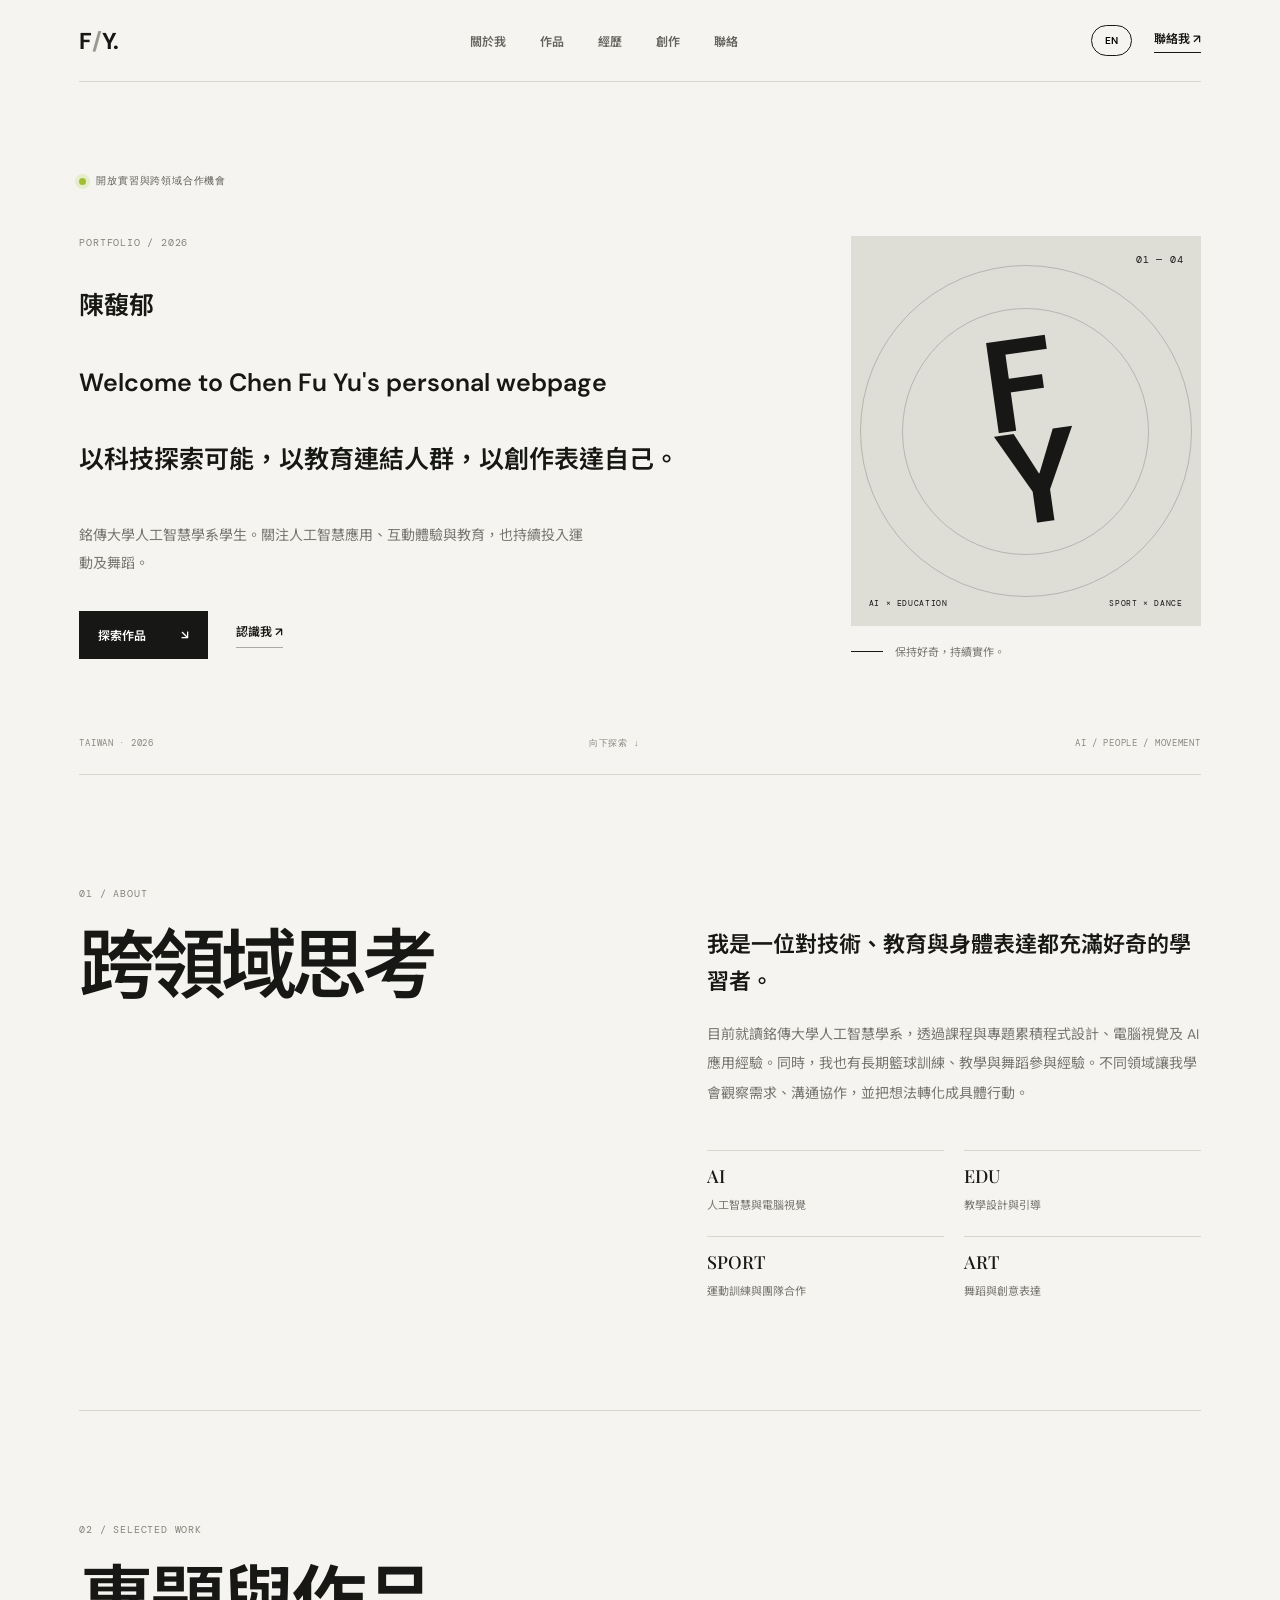
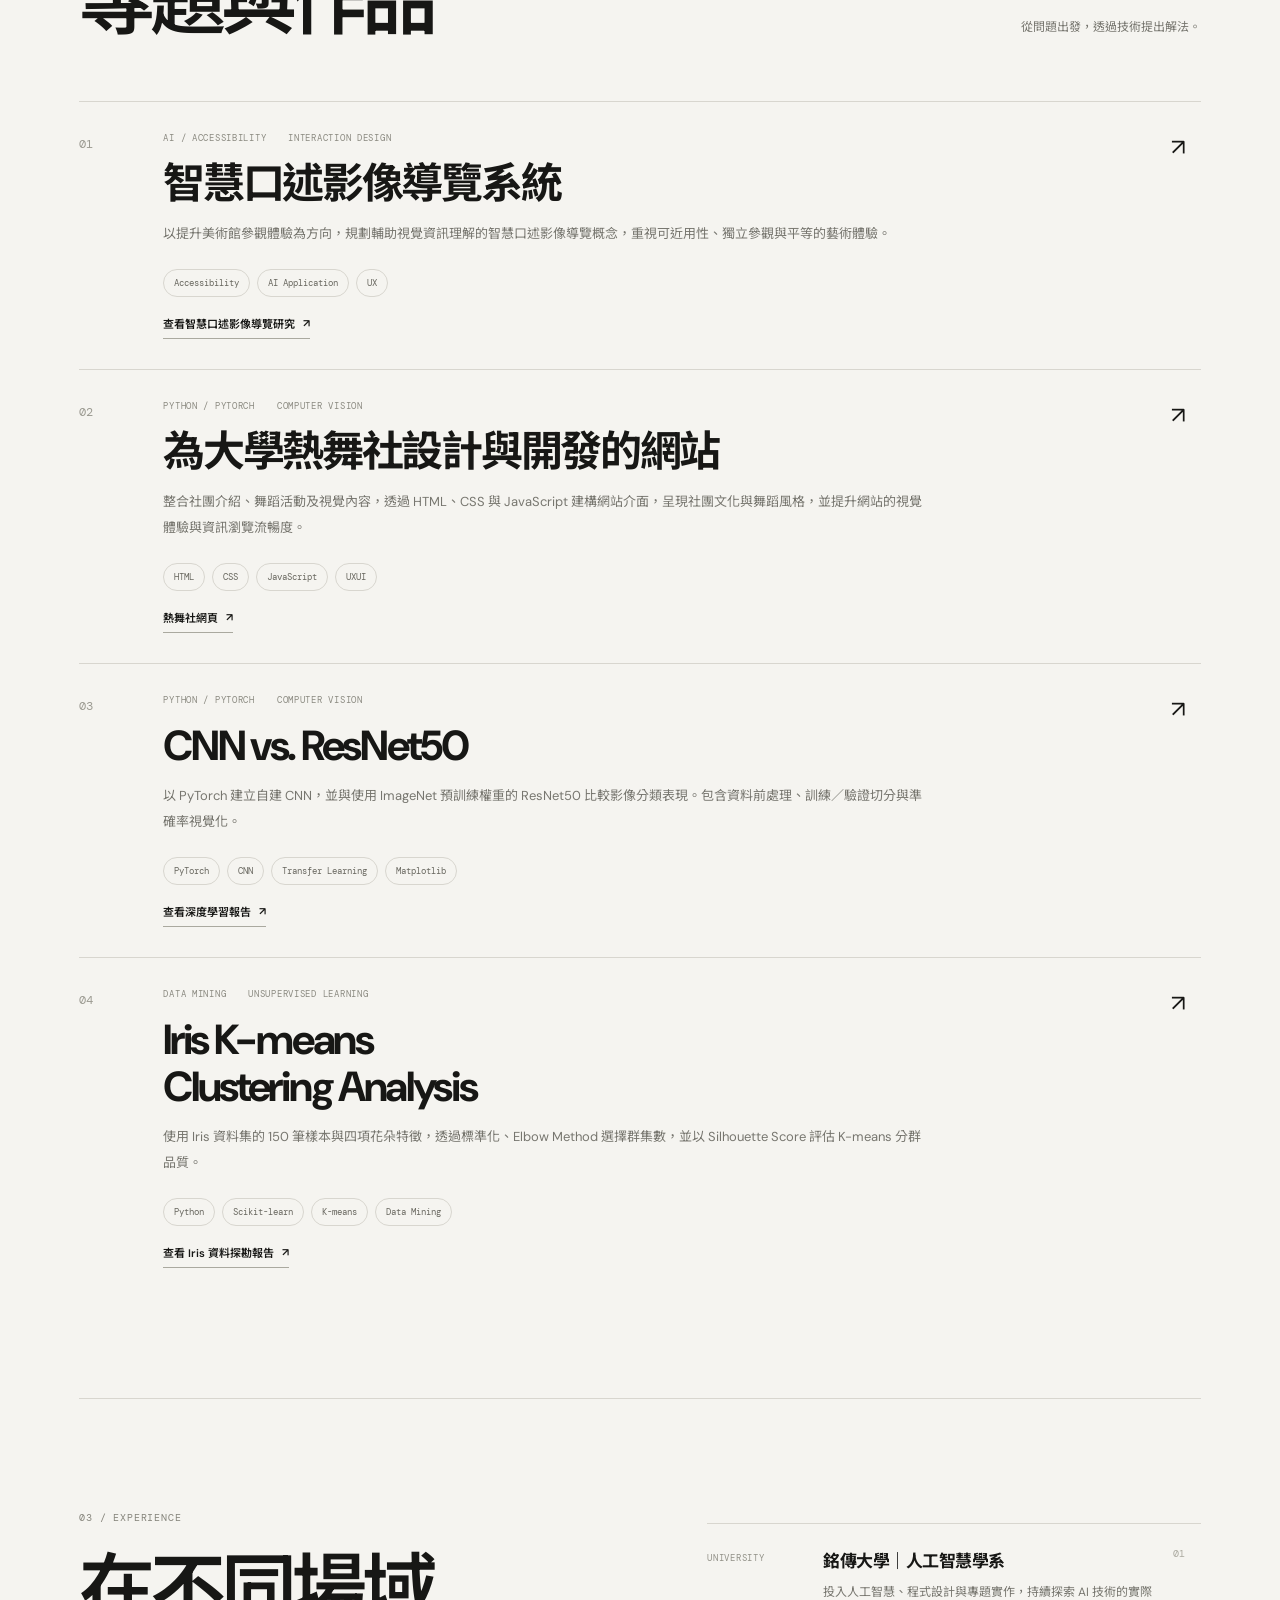
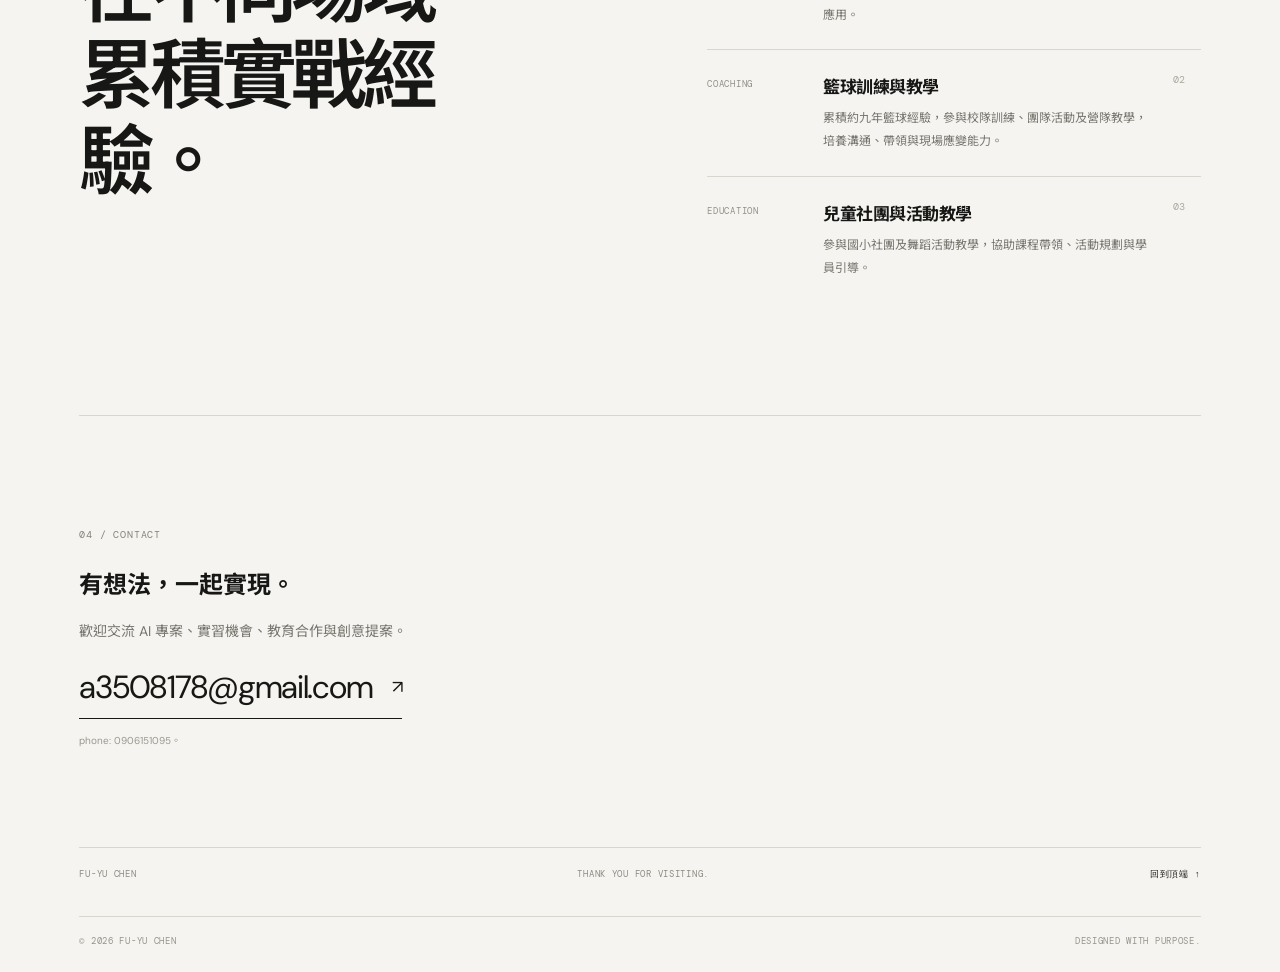
==== commit c3f3abce: "Update project details and contact section in index.html" ====
--- a/index.html
+++ b/index.html
@@ -103,9 +103,9 @@
             <div class="project-number">02</div>
             <div class="project-main">
               <div class="project-meta"><span>PYTHON / PYTORCH</span><span>COMPUTER VISION</span></div>
-              <h3>CNN vs. ResNet50</h3>
-              <p data-i18n="project1Desc">以 PyTorch 建立自建 CNN，並與使用 ImageNet 預訓練權重的 ResNet50 比較影像分類表現。包含資料前處理、訓練／驗證切分與準確率視覺化。</p>
-              <div class="tags"><span>PyTorch</span><span>CNN</span><span>Transfer Learning</span><span>Matplotlib</span></div>
+              <h3>為大學熱舞社設計與開發的網站</h3>
+              <p data-i18n="project1Desc">整合社團介紹、舞蹈活動及視覺內容，透過 HTML、CSS 與 JavaScript 建構網站介面，呈現社團文化與舞蹈風格，並提升網站的視覺體驗與資訊瀏覽流暢度。</p>
+              <div class="tags"><span>HTML</span><span>CSS</span><span>JavaScript</span><span>UXUI</span></div>
               <a class="report-link" href="https://twinkle99cc.github.io/MCUDC/?utm_source=ig&utm_medium=social&utm_content=link_in_bio&fbclid=PAZXh0bgNhZW0CMTEAcGRvZgJzcnRjBmFwcF9pZA85MzY2MTk3NDMzOTI0NTkAAadogkUdbBpGd-5yOwH2xOrEHsYpqLoaXISPwpIhPon5qRFV-kdxGDpQDzZ0rg_aem_JO9M27bFHENqoSECc0vAaA" target="_blank" rel="noopener noreferrer"><span data-i18n="deepLearningReport">熱舞社網頁</span> ↗</a>
             </div>
             <div class="project-arrow">↗</div>
@@ -115,7 +115,7 @@
 
 
           <article class="project-card">
-            <div class="project-number">02</div>
+            <div class="project-number">03</div>
             <div class="project-main">
               <div class="project-meta"><span>PYTHON / PYTORCH</span><span>COMPUTER VISION</span></div>
               <h3>CNN vs. ResNet50</h3>
@@ -168,7 +168,8 @@
 
       <section class="section contact-section" id="contact">
         <p class="eyebrow">04 / CONTACT</p>
-        <h2 data-i18n="experienceTitle">有想法<br>一起實現。</h2>
+        <h1 data-i18n="experienceTitle">有想法，一起實現。</h1>
+      
         <p class="contact-copy" data-i18n="contactCopy">歡迎交流 AI 專案、實習機會、教育合作與創意提案。</p>
         <a class="contact-email" href="mailto:a3508178@gmail.com">a3508178@gmail.com <span>↗</span></a>
         <p class="edit-hint" data-i18n="emailHint">phone: 0906151095。</p>
